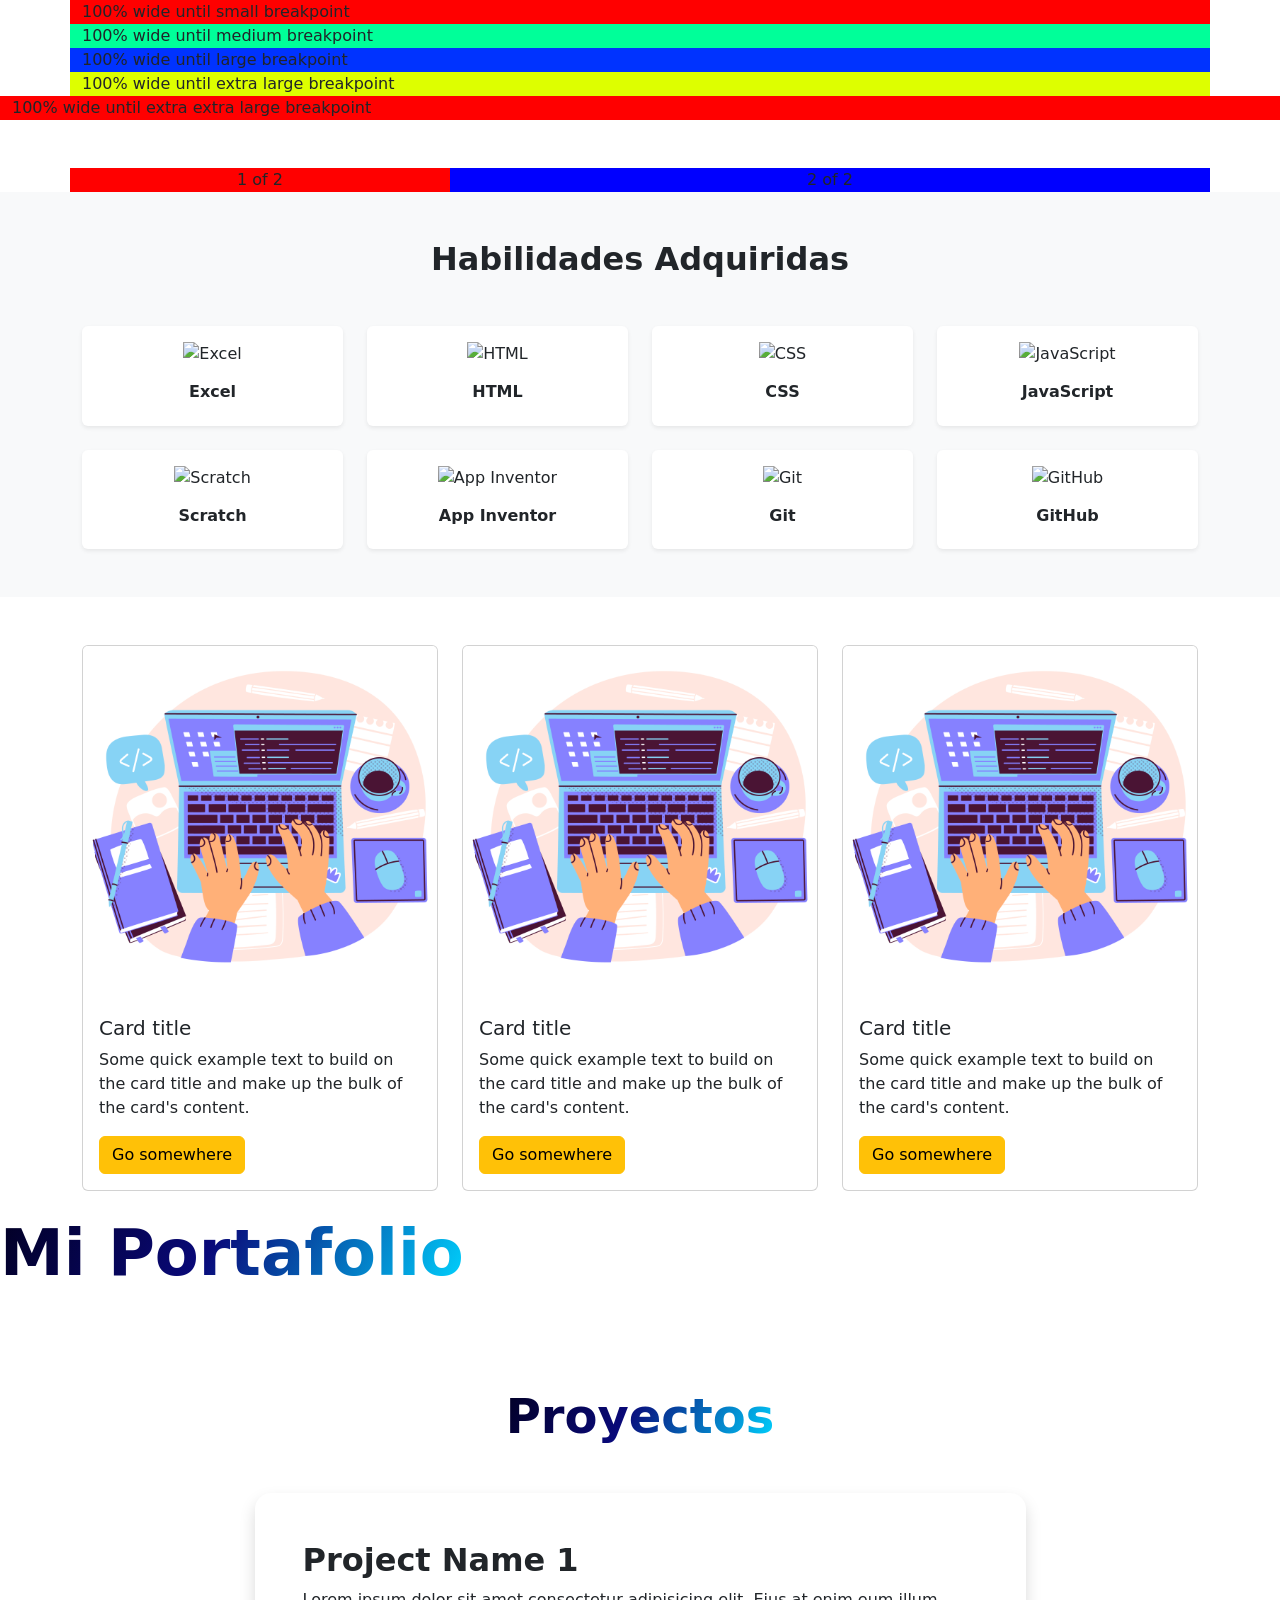
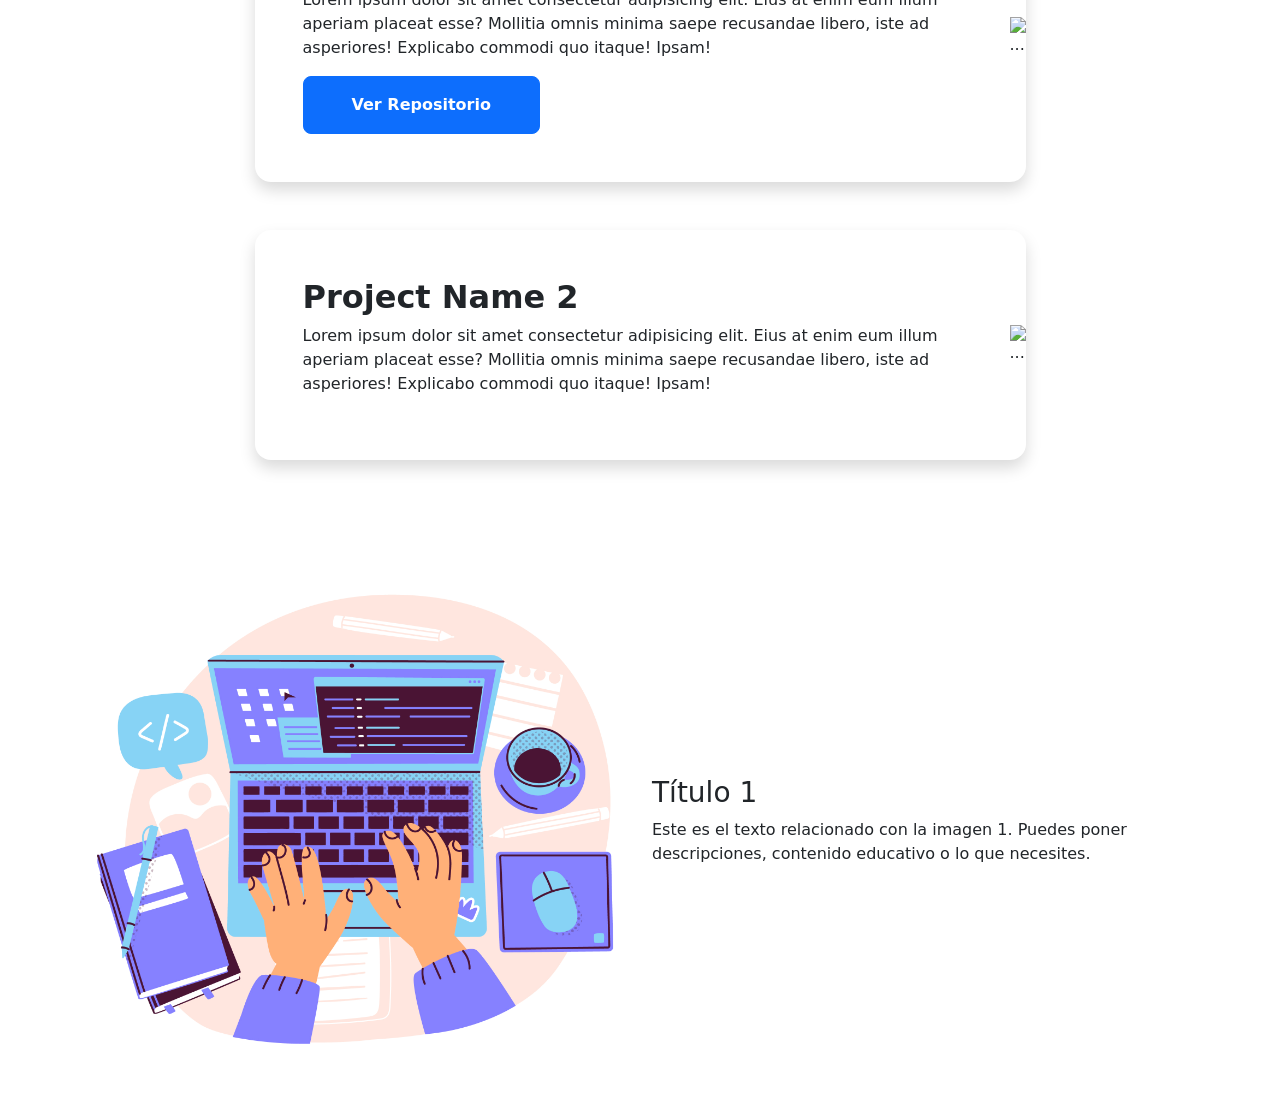
==== index.html @ e8a9f171 "ejemplos" ====
<!DOCTYPE html>
<html lang="en">
<head>
    <meta charset="UTF-8">
    <meta name="viewport" content="width=device-width, initial-scale=1.0">
    <title>Document</title>
    <link href="https://cdn.jsdelivr.net/npm/bootstrap@5.3.5/dist/css/bootstrap.min.css" rel="stylesheet" integrity="sha384-SgOJa3DmI69IUzQ2PVdRZhwQ+dy64/BUtbMJw1MZ8t5HZApcHrRKUc4W0kG879m7" crossorigin="anonymous">
    <link rel="stylesheet" href="style.css">
</head>
<body>


    <div class="container-sm div1">100% wide until small breakpoint</div>
    <div class="container-md div2">100% wide until medium breakpoint</div>
    <div class="container-lg div3">100% wide until large breakpoint</div>
    <div class="container-xl div4">100% wide until extra large breakpoint</div>
    <div class="container-xxl div5">100% wide until extra extra large breakpoint</div>

    <br><br>

    <div class="container text-center">
        <div class="row">
          <div class="col-4 box1">
            1 of 2
          </div>
          <div class="col-8 box2">
            2 of 2
          </div>
        </div>
    </div>


    <section class="py-5 bg-light">
      <div class="container text-center">
        <h2 class="mb-5 fw-bold">Habilidades Adquiridas</h2>
        <div class="row row-cols-2 row-cols-sm-3 row-cols-md-4 row-cols-lg-4 g-4 justify-content-center">
          
          <!-- Habilidad 1 -->
          <div class="col">
            <div class="card border-0 shadow-sm h-100">
              <div class="card-body">
                <img src="img/excel.png" alt="Excel" class="img-fluid mb-3" style="max-height: 60px;">
                <h6 class="fw-bold">Excel</h6>
              </div>
            </div>
          </div>
    
          <!-- Habilidad 2 -->
          <div class="col">
            <div class="card border-0 shadow-sm h-100">
              <div class="card-body">
                <img src="img/html-5.png" alt="HTML" class="img-fluid mb-3" style="max-height: 60px;">
                <h6 class="fw-bold">HTML</h6>
              </div>
            </div>
          </div>
    
          <!-- Habilidad 3 -->
          <div class="col">
            <div class="card border-0 shadow-sm h-100">
              <div class="card-body">
                <img src="img/css-3.png" alt="CSS" class="img-fluid mb-3" style="max-height: 60px;">
                <h6 class="fw-bold">CSS</h6>
              </div>
            </div>
          </div>
    
          <!-- Habilidad 4 -->
          <div class="col">
            <div class="card border-0 shadow-sm h-100">
              <div class="card-body">
                <img src="img/js.png" alt="JavaScript" class="img-fluid mb-3" style="max-height: 60px;">
                <h6 class="fw-bold">JavaScript</h6>
              </div>
            </div>
          </div>
    
          <!-- Habilidad 5 -->
          <div class="col">
            <div class="card border-0 shadow-sm h-100">
              <div class="card-body">
                <img src="img/Scratchlogo.svg.png" alt="Scratch" class="img-fluid mb-3" style="max-height: 60px;">
                <h6 class="fw-bold">Scratch</h6>
              </div>
            </div>
          </div>
    
          <!-- Habilidad 6 -->
          <div class="col">
            <div class="card border-0 shadow-sm h-100">
              <div class="card-body">
                <img src="img/MIT-App-Invento-logo.jpg" alt="App Inventor" class="img-fluid mb-3" style="max-height: 60px;">
                <h6 class="fw-bold">App Inventor</h6>
              </div>
            </div>
          </div>
    
          <!-- Habilidad 7 -->
          <div class="col">
            <div class="card border-0 shadow-sm h-100">
              <div class="card-body">
                <img src="img/logogit.png" alt="Git" class="img-fluid mb-3" style="max-height: 60px;">
                <h6 class="fw-bold">Git</h6>
              </div>
            </div>
          </div>
    
          <!-- Habilidad 8 -->
          <div class="col">
            <div class="card border-0 shadow-sm h-100">
              <div class="card-body">
                <img src="img/logogithub.png" alt="GitHub" class="img-fluid mb-3" style="max-height: 60px;">
                <h6 class="fw-bold">GitHub</h6>
              </div>
            </div>
          </div>
    
        </div>
      </div>
    </section>

    <!-- Cards para presentar proyectos. (Es respnsivo)-->

    <div class="container mt-5">
        <div class="row justify-content-center">
            <div class="col-12 col-md-6 col-lg-4 mb-4">
                <div class="card">
                    <img src="11060576.jpg" class="card-img-top" alt="...">
                    <div class="card-body">
                    <h5 class="card-title">Card title</h5>
                    <p class="card-text">Some quick example text to build on the card title and make up the bulk of the card's content.</p>
                    <a href="#" class="btn btn-warning">Go somewhere</a>
                    </div>
                </div>
            </div>
            <div class="col-12 col-md-6 col-lg-4 mb-4">
                <div class="card">
                    <img src="11060576.jpg" class="card-img-top" alt="...">
                    <div class="card-body">
                    <h5 class="card-title">Card title</h5>
                    <p class="card-text">Some quick example text to build on the card title and make up the bulk of the card's content.</p>
                    <a href="#" class="btn btn-warning">Go somewhere</a>
                    </div>
                </div>
            </div>
            <div class="col-12 col-md-6 col-lg-4 mb-4">
                <div class="card">
                    <img src="11060576.jpg" class="card-img-top" alt="...">
                    <div class="card-body">
                    <h5 class="card-title">Card title</h5>
                    <p class="card-text">Some quick example text to build on the card title and make up the bulk of the card's content.</p>
                    <a href="#" class="btn btn-warning">Go somewhere</a>
                    </div>
                </div>
            </div>
    
             
            
        </div>
    
    </div>


     <!-- Otra opción Cards para presentar proyectos. (Es respnsivo)-->

    <h1 class="display-3 fw-bolder mb-5"><span class="text-gradient d-inline">Mi Portafolio</span></h1>

    <section class="py-5">
        <div class="container px-5 mb-5">
            <div class="text-center mb-5">
                <h1 class="display-5 fw-bolder mb-0"><span class="text-gradient d-inline">Proyectos</span></h1>
            </div>
            <div class="row gx-5 justify-content-center">
                <div class="col-lg-11 col-xl-9 col-xxl-8">
                    <!-- Project Card 1-->
                    <div class="card overflow-hidden shadow rounded-4 border-0 mb-5">
                        <div class="card-body p-0">
                          <div class="d-flex flex-column flex-lg-row align-items-center">
                                <div class="p-5">
                                    <h2 class="fw-bolder">Project Name 1</h2>
                                    <p>Lorem ipsum dolor sit amet consectetur adipisicing elit. Eius at enim eum illum aperiam placeat esse? Mollitia omnis minima saepe recusandae libero, iste ad asperiores! Explicabo commodi quo itaque! Ipsam!</p>
                                    <a class="btn btn-primary btn-lg px-5 py-3 me-sm-3 fs-6 fw-bolder" href="#">Ver Repositorio</a>
                                </div>
                                <img class="img-fluid" src="https://dummyimage.com/300x400/343a40/6c757d" alt="...">
                            </div>
                        </div>
                    </div>
                    <!-- Project Card 2-->
                    <div class="card overflow-hidden shadow rounded-4 border-0">
                        <div class="card-body p-0">
                          <div class="d-flex flex-column flex-lg-row align-items-center">

                                <div class="p-5">
                                    <h2 class="fw-bolder">Project Name 2</h2>
                                    <p>Lorem ipsum dolor sit amet consectetur adipisicing elit. Eius at enim eum illum aperiam placeat esse? Mollitia omnis minima saepe recusandae libero, iste ad asperiores! Explicabo commodi quo itaque! Ipsam!</p>
                                </div>
                                <img class="img-fluid" src="https://dummyimage.com/300x400/343a40/6c757d" alt="...">
                            </div>
                        </div>
                    </div>
                </div>
            </div>
        </div>
    </section>


     <!-- Carrusel para presentar proyectos. (Es respnsivo)-->
    
    <div id="carouselExampleControlsNoTouching" class="carousel slide" data-bs-touch="false">
        <div class="carousel-inner">
      
          <div class="carousel-item active fondo">
            <div class="container">
              <div class="row align-items-center">
                <div class="col-md-6">
                  <img src="11060576.jpg" class="img-fluid" alt="Imagen 1">
                </div>
                <div class="col-md-6">
                  <h3>Título 1</h3>
                  <p>Este es el texto relacionado con la imagen 1. Puedes poner descripciones, contenido educativo o lo que necesites.</p>
                </div>
              </div>
            </div>
          </div>
      
          <div class="carousel-item">
            <div class="container">
              <div class="row align-items-center">
                <div class="col-md-6">
                  <img src="JuegoScratch.png" class="img-fluid" alt="Imagen 2">
                </div>
                <div class="col-md-6">
                  <h3>Título 2</h3>
                  <p>Este es el texto relacionado con la imagen 2.</p>
                </div>
              </div>
            </div>
          </div>
      
          <!-- Puedes seguir agregando más items -->
          
        </div>
      
 <!-- Botones de navegación -->
 <button class="carousel-control-prev" type="button" data-bs-target="#carouselExampleControlsNoTouching" data-bs-slide="prev">
    <span class="carousel-control-prev-icon" aria-hidden="true"></span>
    <span class="visually-hidden">Anterior</span>
  </button>
  <button class="carousel-control-next" type="button" data-bs-target="#carouselExampleControlsNoTouching" data-bs-slide="next">
    <span class="carousel-control-next-icon" aria-hidden="true"></span>
    <span class="visually-hidden">Siguiente</span>
  </button>
</div>
   



    <script src="https://cdn.jsdelivr.net/npm/bootstrap@5.3.5/dist/js/bootstrap.bundle.min.js" integrity="sha384-k6d4wzSIapyDyv1kpU366/PK5hCdSbCRGRCMv+eplOQJWyd1fbcAu9OCUj5zNLiq" crossorigin="anonymous"></script>
    
</body>
</html>
---- style.css ----
.div1{
    background-color: red;
}
.div2{
    background-color: rgb(0, 255, 153);
}
.div3{
    background-color: rgb(0, 51, 255);
}
.div4{
    background-color: rgb(221, 255, 0);
}
.div5{
    background-color: red;
}

.box1{
    background-color: red;
}
.box2{
    background-color: blue;
}

.c1{
    background-color: bisque;
}
.c3{
    background-color: bisque;
}


.text-gradient {
    background: rgb(2,0,36);
background: linear-gradient(118deg, rgba(2,0,36,1) 0%, rgba(9,9,121,1) 45%, rgba(0,212,255,1) 100%);
    -webkit-background-clip: text;
    -webkit-text-fill-color: transparent;
}
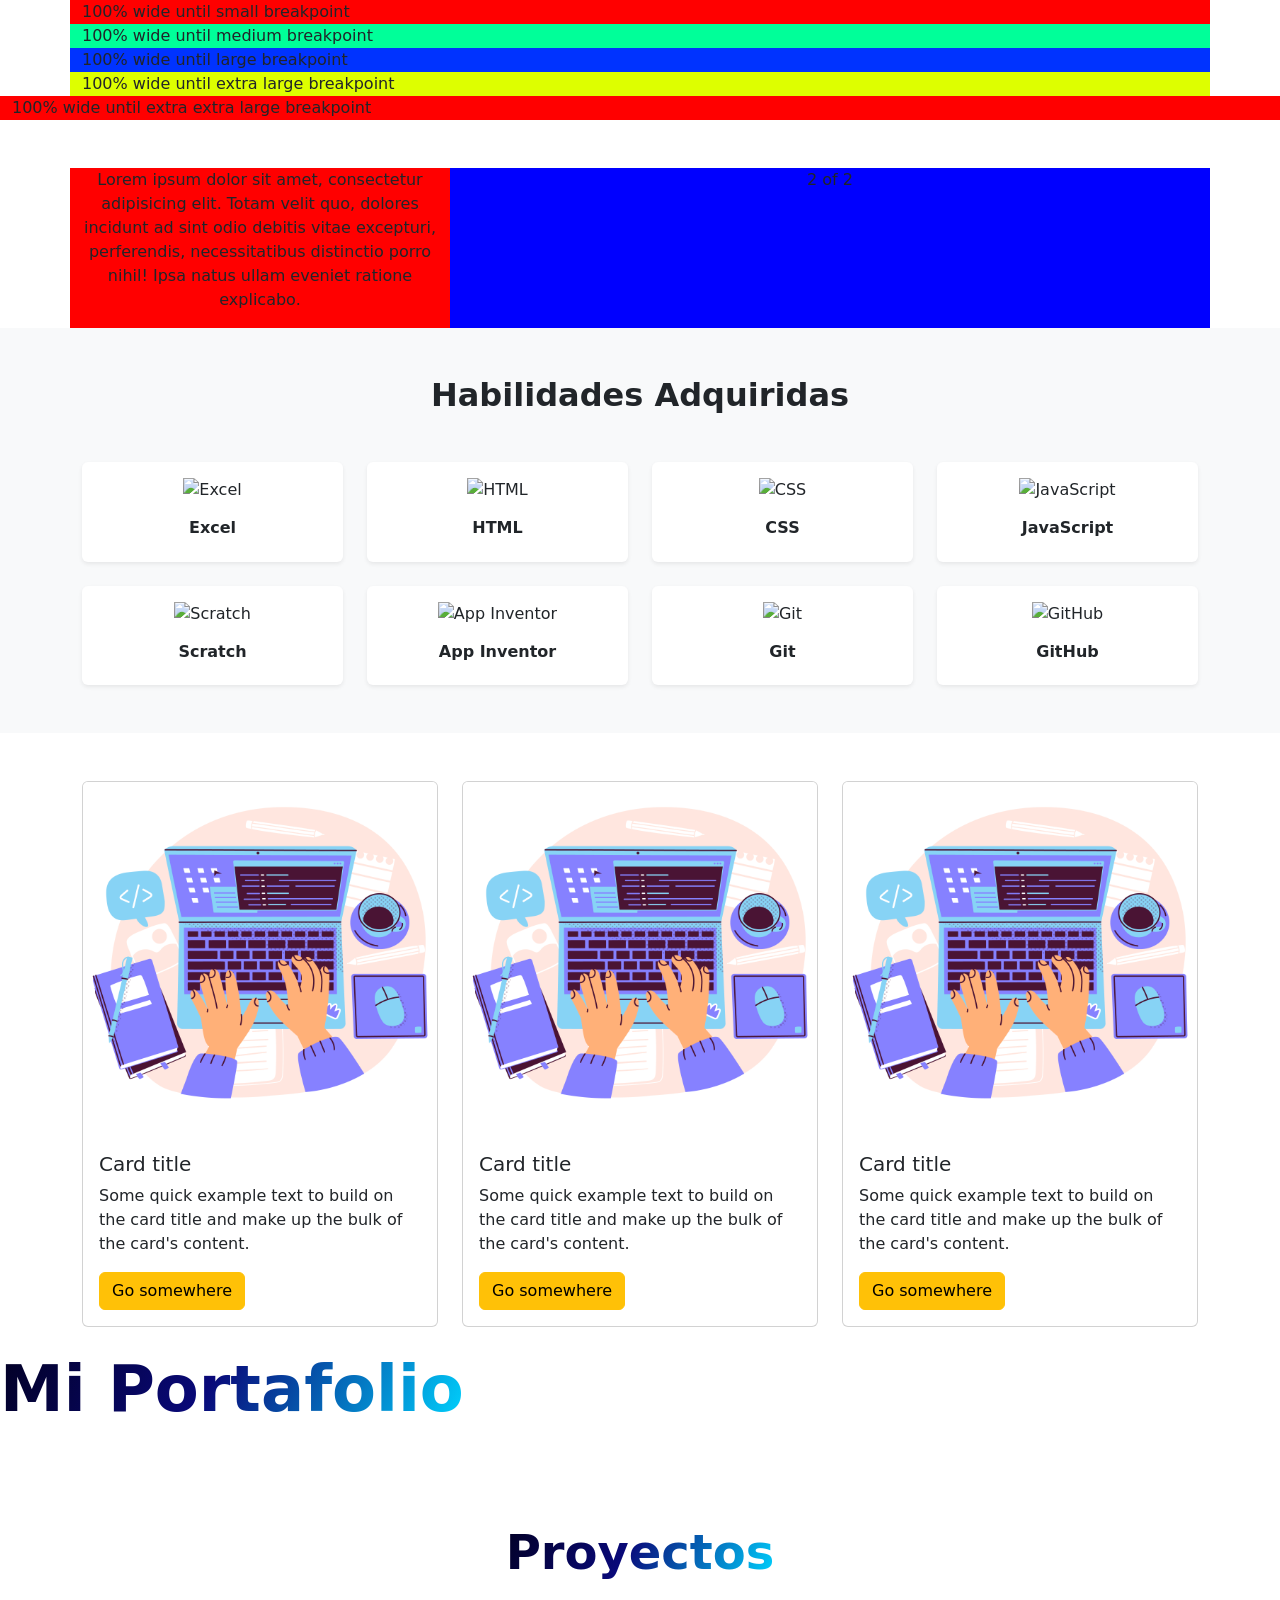
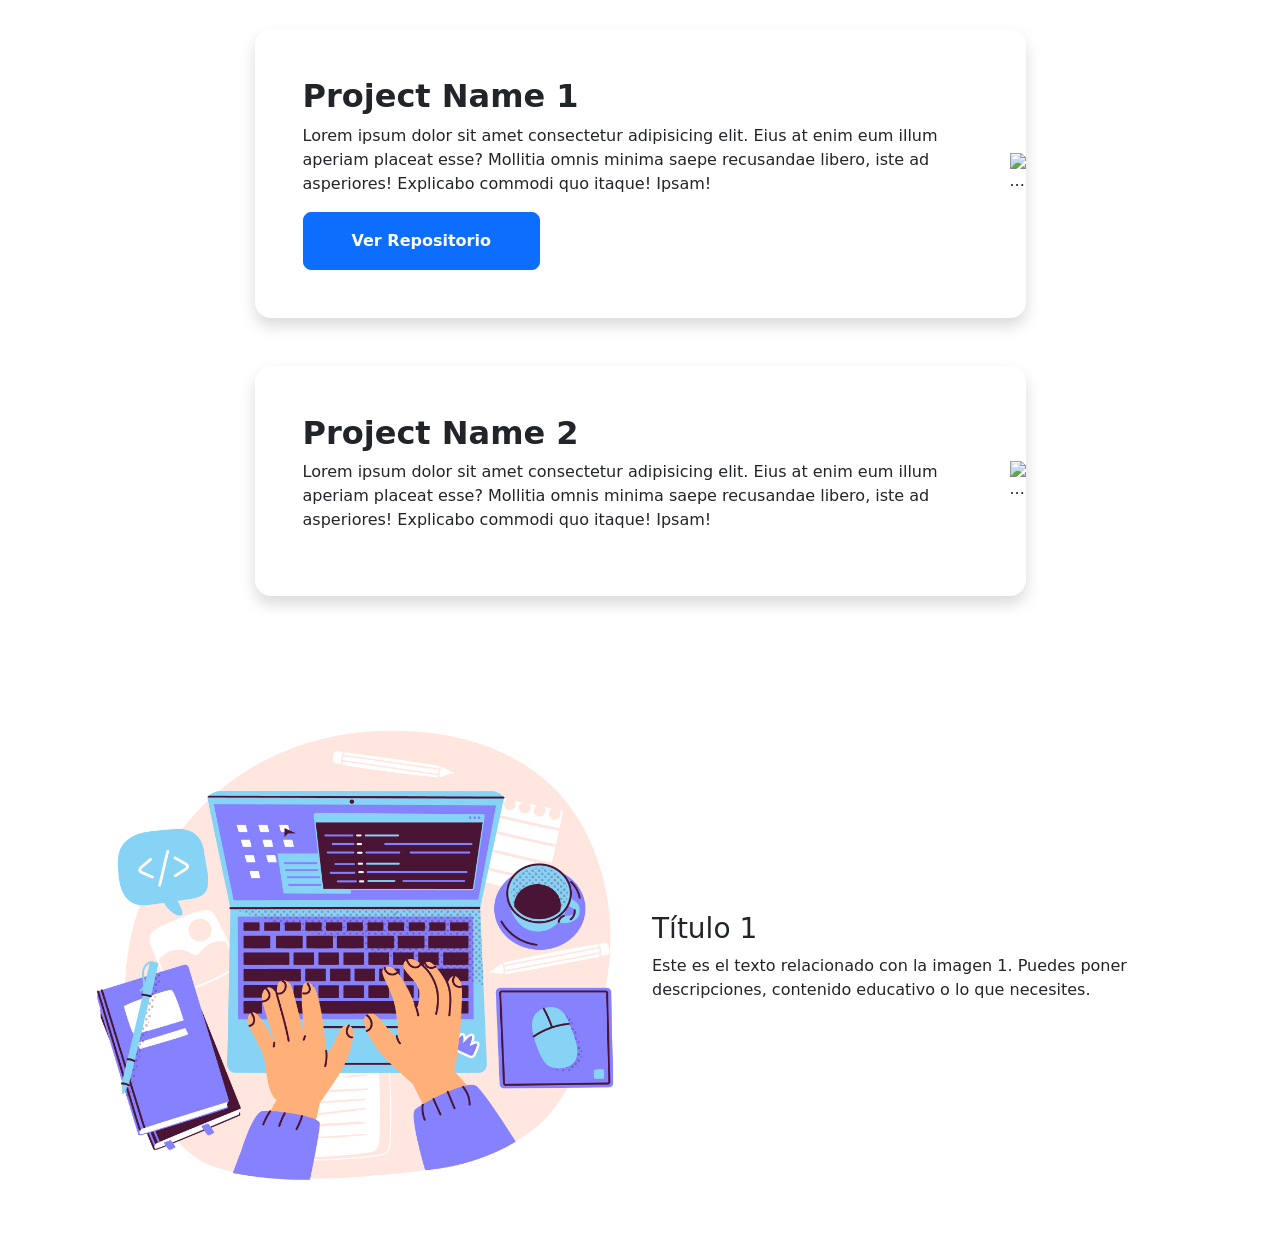
==== commit 378d03e0: "agregué un párrafo" ====
--- a/index.html
+++ b/index.html
@@ -21,7 +21,7 @@
     <div class="container text-center">
         <div class="row">
           <div class="col-4 box1">
-            1 of 2
+            <p>Lorem ipsum dolor sit amet, consectetur adipisicing elit. Totam velit quo, dolores incidunt ad sint odio debitis vitae excepturi, perferendis, necessitatibus distinctio porro nihil! Ipsa natus ullam eveniet ratione explicabo.</p>
           </div>
           <div class="col-8 box2">
             2 of 2
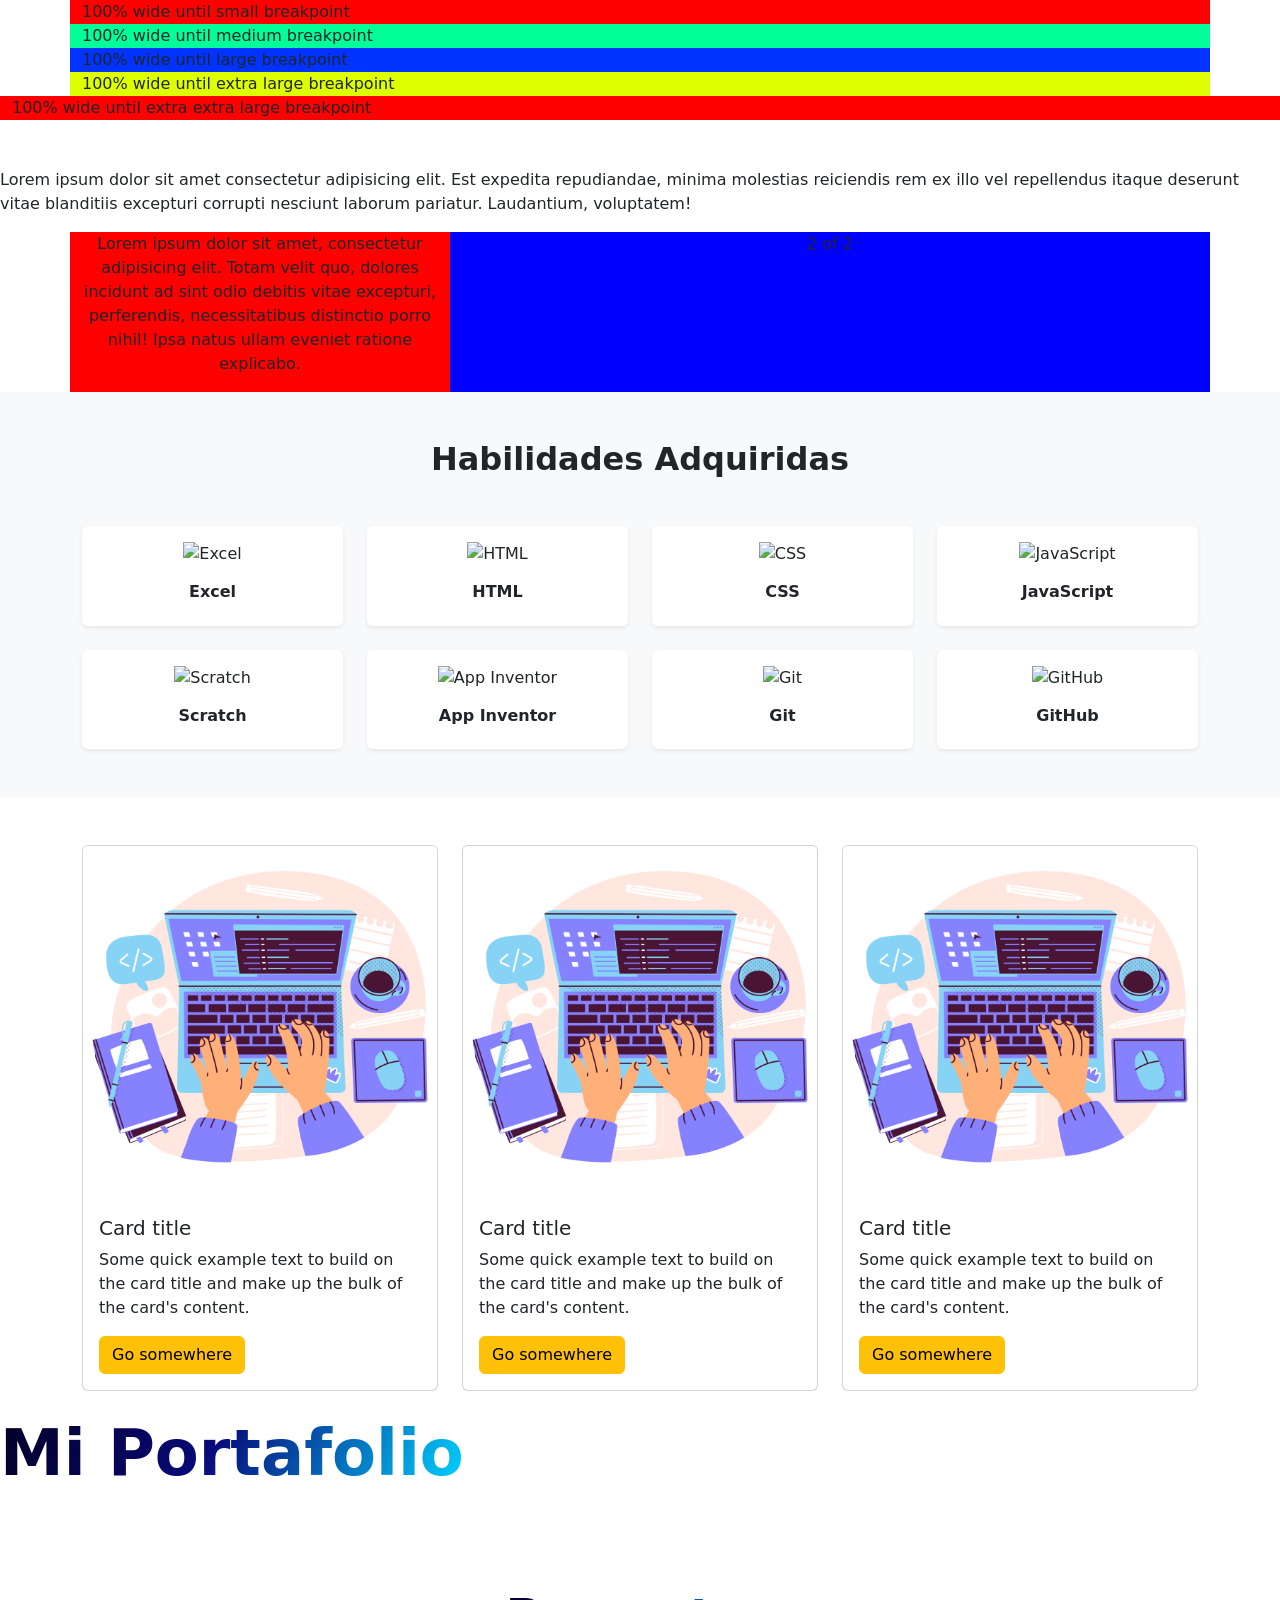
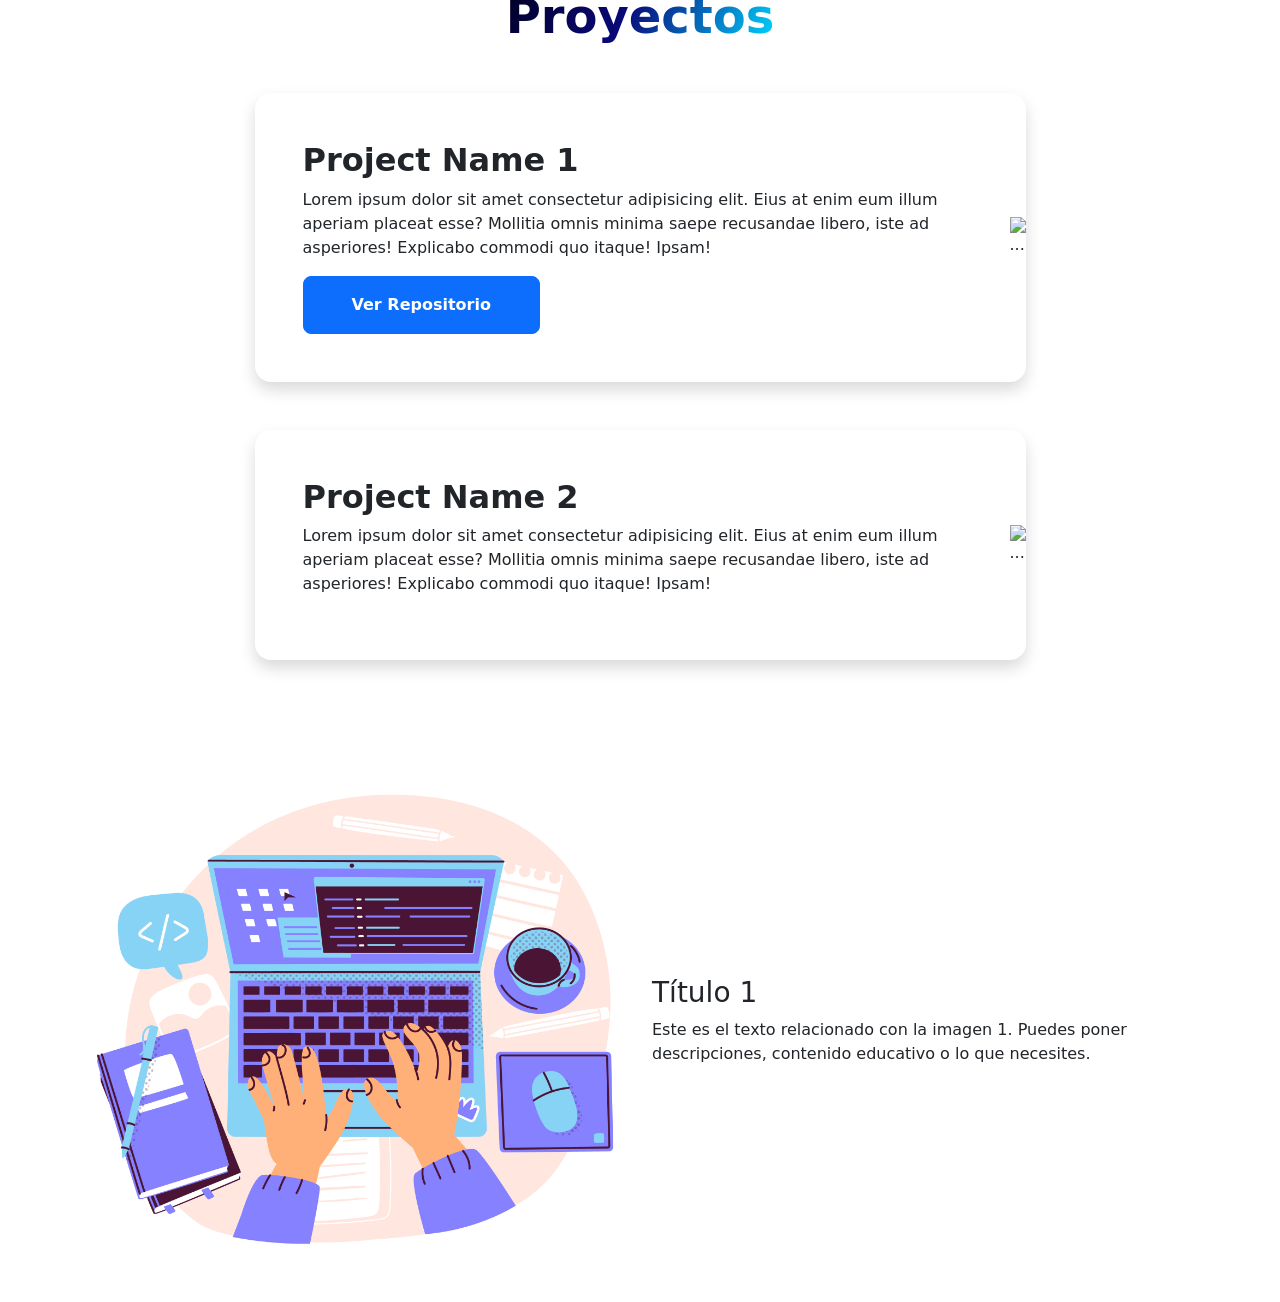
==== commit 2d88c8d3: "Agregué unpárrafo en el index" ====
--- a/index.html
+++ b/index.html
@@ -17,6 +17,8 @@
     <div class="container-xxl div5">100% wide until extra extra large breakpoint</div>
 
     <br><br>
+
+    <p>Lorem ipsum dolor sit amet consectetur adipisicing elit. Est expedita repudiandae, minima molestias reiciendis rem ex illo vel repellendus itaque deserunt vitae blanditiis excepturi corrupti nesciunt laborum pariatur. Laudantium, voluptatem!</p>
 
     <div class="container text-center">
         <div class="row">
